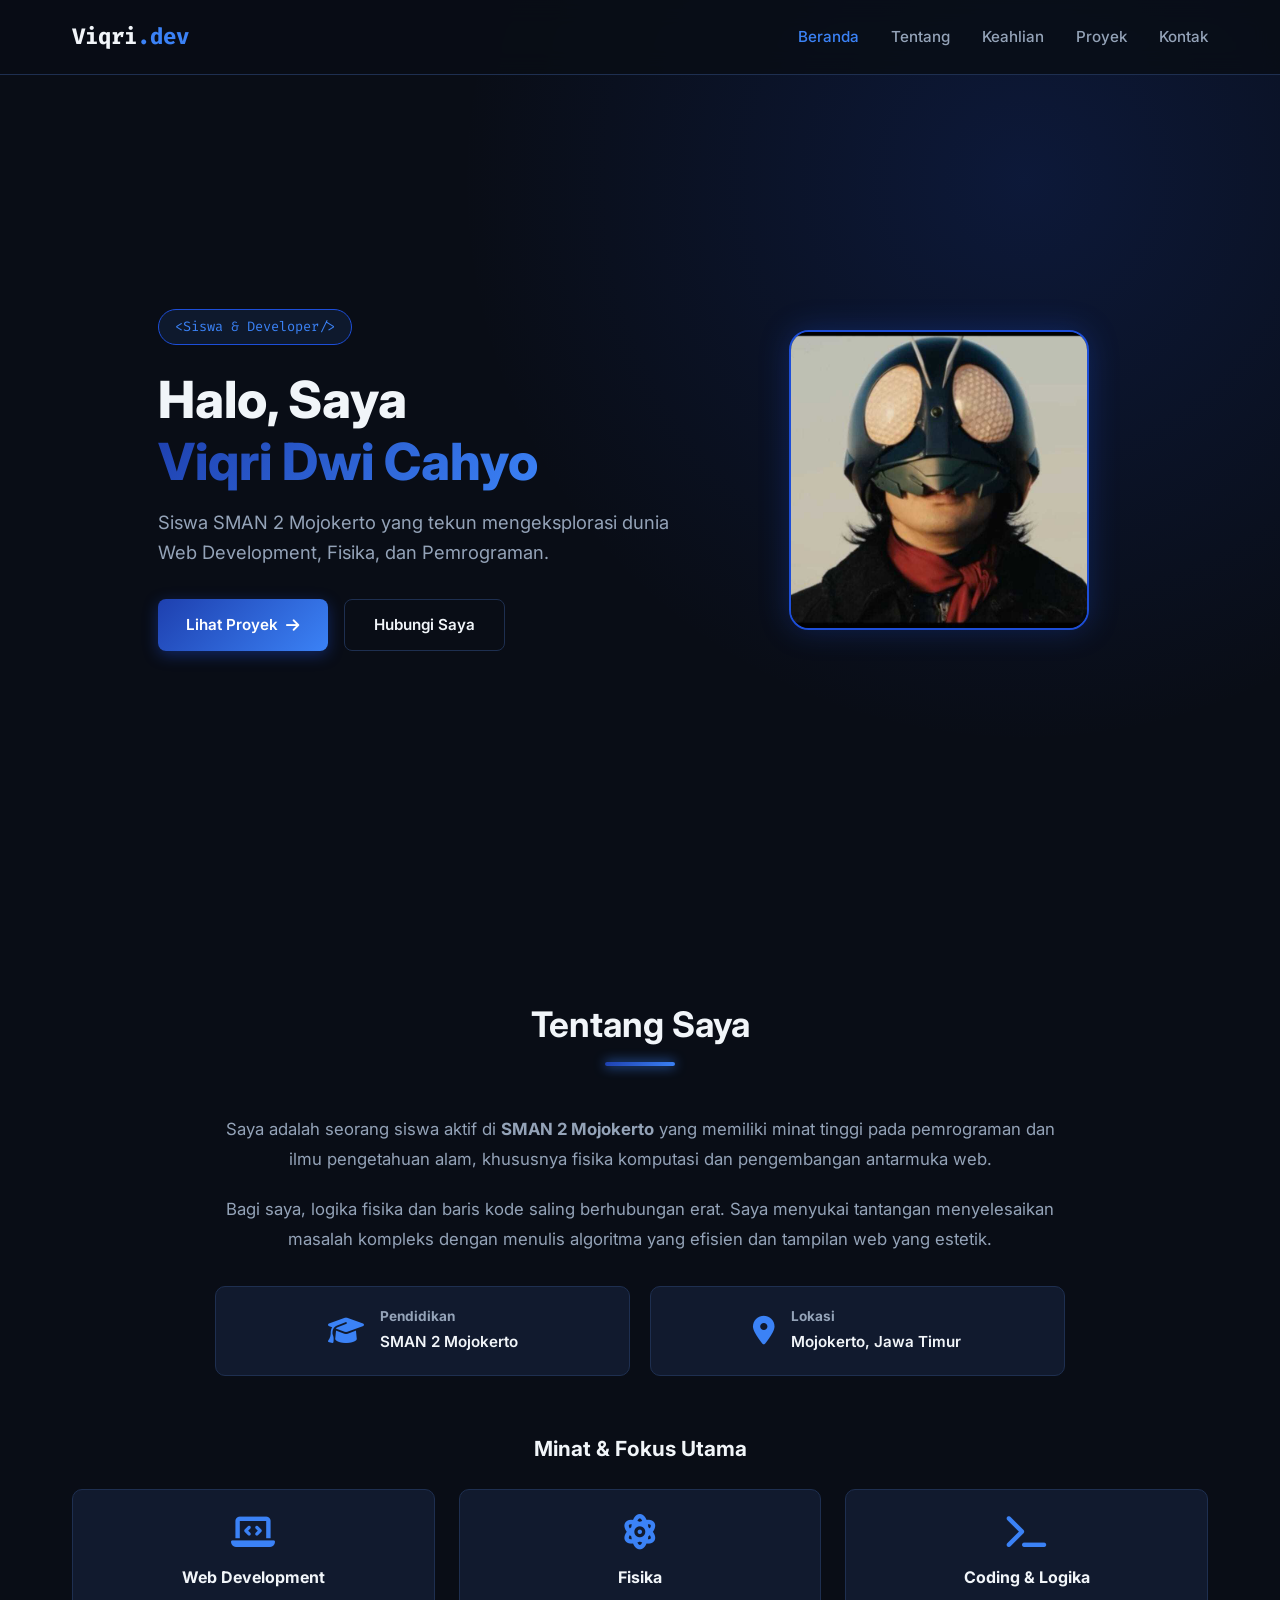
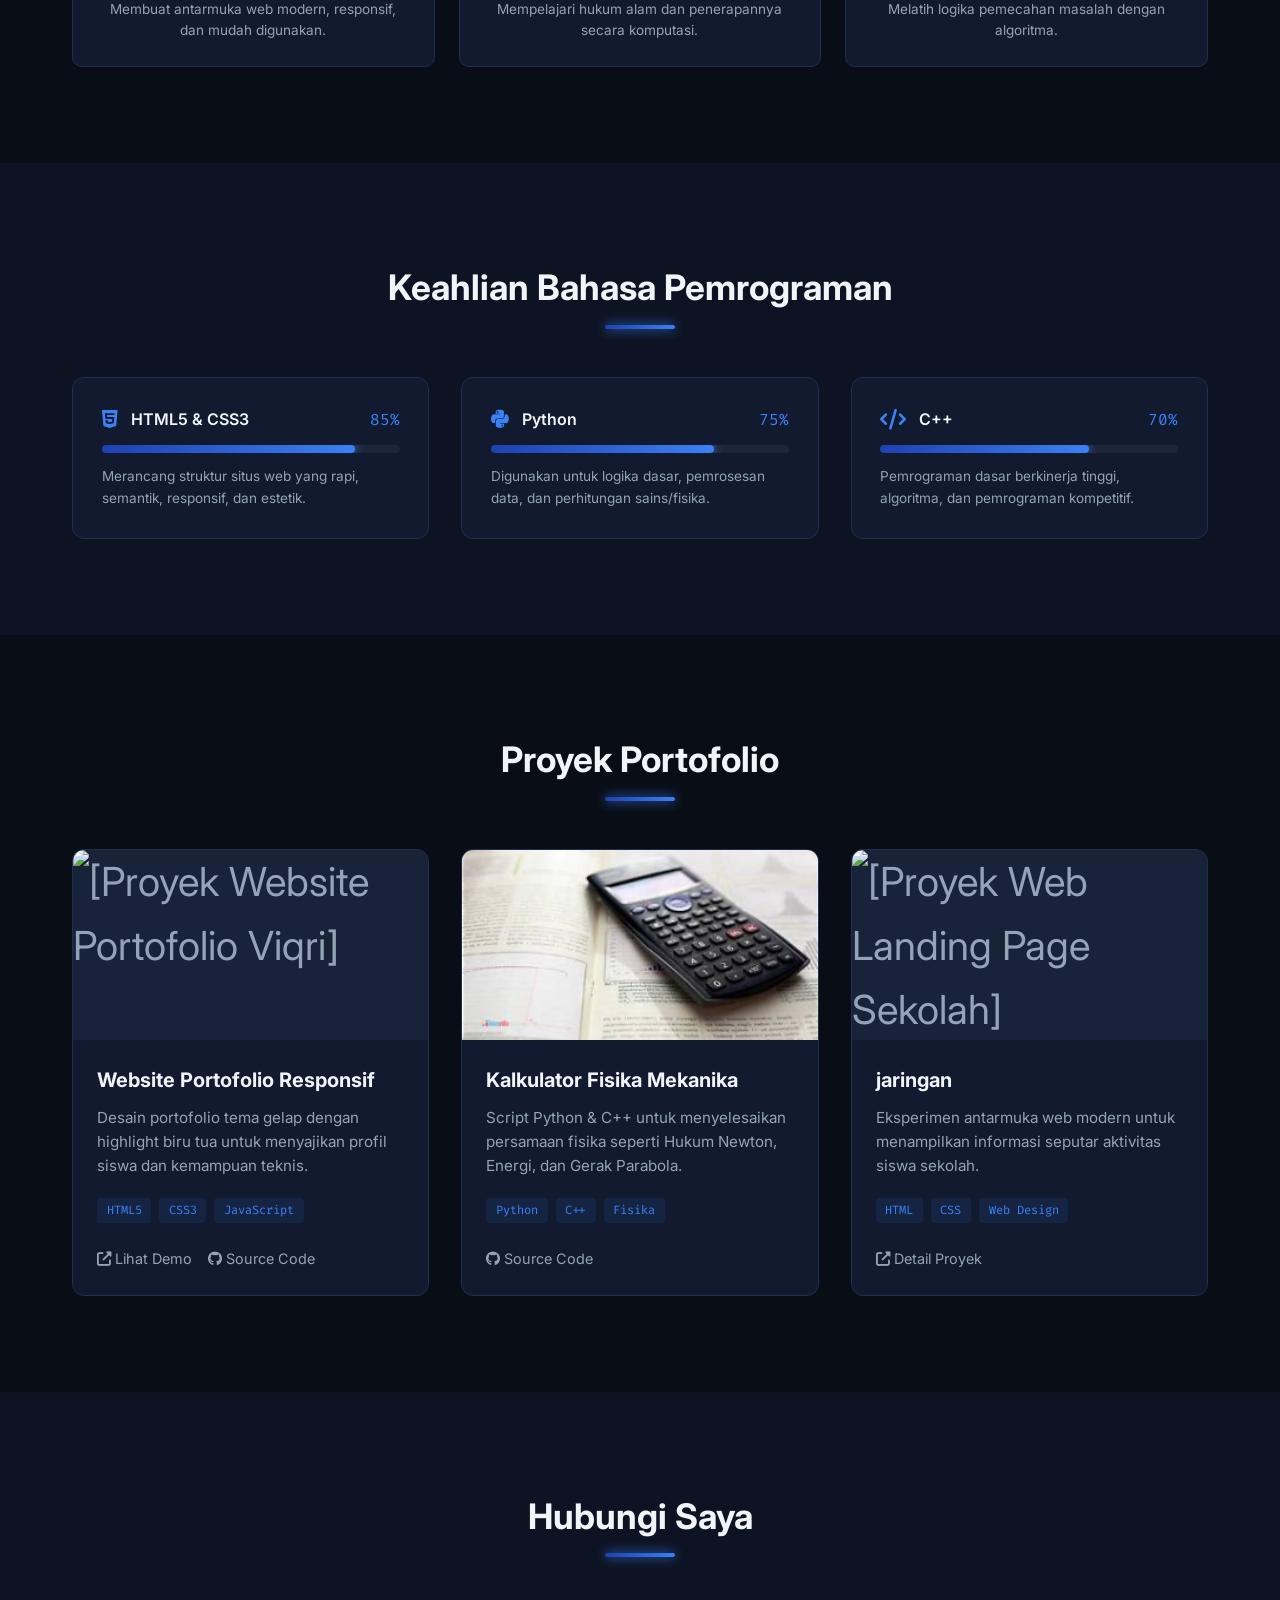
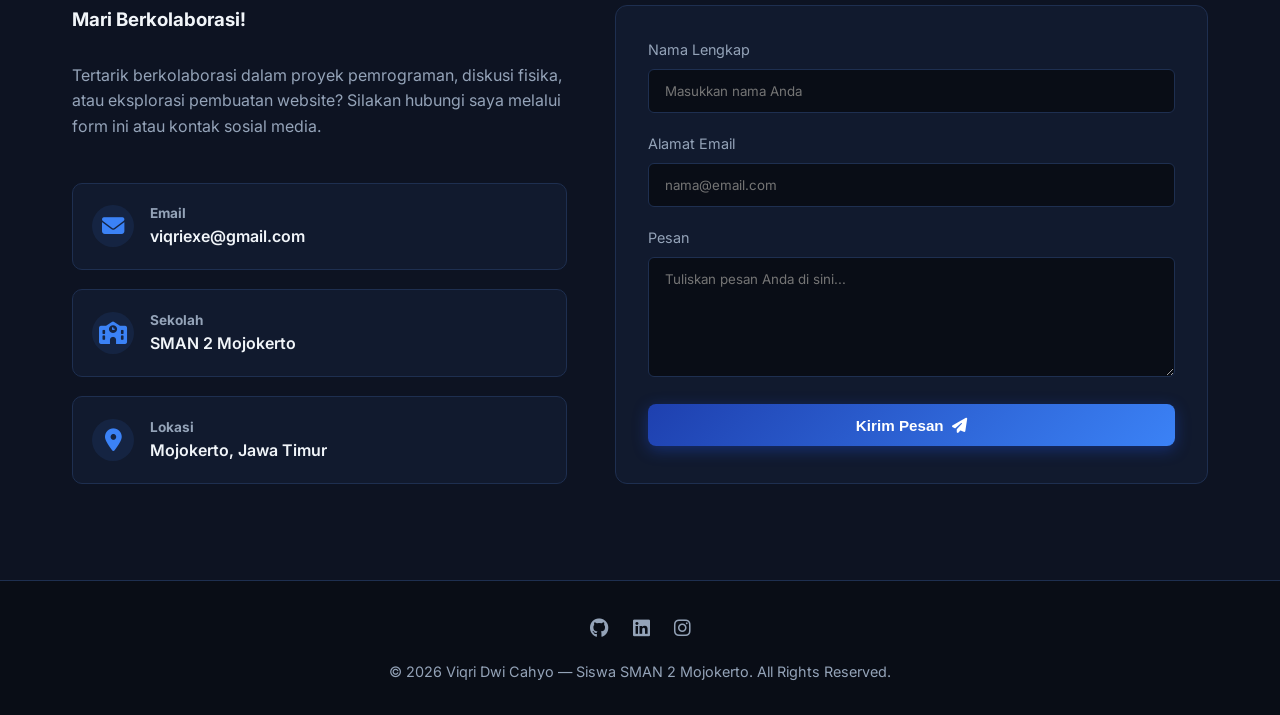
==== home.html @ 1a2712f1 "webporto+assets" ====
<!DOCTYPE html>
<html lang="id">
<head>
    <meta charset="UTF-8">
    <meta name="viewport" content="width=device-width, initial-scale=1.0">
    <title>Portofolio - Viqri Dwi Cahyo</title>
    <!-- Google Fonts: Inter & Fira Code -->
    <link rel="preconnect" href="https://fonts.googleapis.com">
    <link rel="preconnect" href="https://fonts.gstatic.com" crossorigin>
    <link href="https://fonts.googleapis.com/css2?family=Fira+Code:wght@400;600&family=Inter:wght@300;400;600;700;800&display=swap" rel="stylesheet">
    <!-- FontAwesome Icons -->
    <link rel="stylesheet" href="https://cdnjs.cloudflare.com/ajax/libs/font-awesome/6.4.0/css/all.min.css">

   <link rel="stylesheet" href="assets/css/style.css">
</head>
<body>

    <!-- ==========================================
         1. MENU NAVIGASI (NAVBAR)
         ========================================== -->
    <nav class="navbar">
        <div class="container nav-container">
            <a href="#" class="logo">Viqri<span>.dev</span></a>
            <div class="hamburger" id="hamburger">
                <i class="fas fa-bars"></i>
            </div>
            <ul class="nav-links" id="nav-links">
                <li><a href="#hero" class="active">Beranda</a></li>
                <li><a href="#about">Tentang</a></li>
                <li><a href="#skills">Keahlian</a></li>
                <li><a href="#projects">Proyek</a></li>
                <li><a href="#contact">Kontak</a></li>
            </ul>
        </div>
    </nav>

    <!-- ==========================================
         2. HERO SECTION
         ========================================== -->
    <section id="hero" class="hero">
        <div class="container hero-grid">
            <div class="hero-text">
                <span class="badge">&lt;Siswa &amp; Developer/&gt;</span>
                <h1 class="hero-title">Halo, Saya <br><span class="highlight">Viqri Dwi Cahyo</span></h1>
                <p class="hero-subtitle">
                    Siswa SMAN 2 Mojokerto yang tekun mengeksplorasi dunia Web Development, Fisika, dan Pemrograman.
                </p>
                <div class="cta-buttons">
                    <a href="#projects" class="btn btn-primary">
                        Lihat Proyek <i class="fas fa-arrow-right"></i>
                    </a>
                    <a href="#contact" class="btn btn-outline">
                        Hubungi Saya
                    </a>
                </div>
            </div>

            <!-- FOTO PROFIL DUMMY HERO -->
            <div class="hero-image-wrapper">
                <div class="profile-img-box">
                    <img src="assets/img/fotoprofil.jpg" alt="[Foto Profil Dummy Viqri Dwi Cahyo]">
                </div>
            </div>
        </div>
    </section>

    <!-- ==========================================
         3. TENTANG SAYA (ABOUT ME)
         ========================================== -->
    <section id="about" class="about">
        <div class="container">
            <h2 class="section-title">Tentang Saya</h2>
            <div class="about-content">
                <div class="about-text">
                    <p>
                        Saya adalah seorang siswa aktif di <strong>SMAN 2 Mojokerto</strong> yang memiliki minat tinggi pada pemrograman dan ilmu pengetahuan alam, khususnya fisika komputasi dan pengembangan antarmuka web.
                    </p>
                    <p>
                        Bagi saya, logika fisika dan baris kode saling berhubungan erat. Saya menyukai tantangan menyelesaikan masalah kompleks dengan menulis algoritma yang efisien dan tampilan web yang estetik.
                    </p>
                    
                    <div class="info-cards">
                        <div class="info-card">
                            <i class="fas fa-graduation-cap"></i>
                            <div>
                                <h4>Pendidikan</h4>
                                <p>SMAN 2 Mojokerto</p>
                            </div>
                        </div>
                        <div class="info-card">
                            <i class="fas fa-location-dot"></i>
                            <div>
                                <h4>Lokasi</h4>
                                <p>Mojokerto, Jawa Timur</p>
                            </div>
                        </div>
                    </div>
                </div>
            </div>

            <!-- Kartu Minat Utama -->
            <div class="interests-container">
                <h3 class="interests-title" style="text-align: center;">Minat &amp; Fokus Utama</h3>
                <div class="interests-grid">
                    <div class="interest-item">
                        <i class="fas fa-laptop-code"></i>
                        <h4>Web Development</h4>
                        <p style="font-size: 0.85rem; color: var(--text-secondary); margin-top: 0.5rem;">Membuat antarmuka web modern, responsif, dan mudah digunakan.</p>
                    </div>
                    <div class="interest-item">
                        <i class="fas fa-atom"></i>
                        <h4>Fisika</h4>
                        <p style="font-size: 0.85rem; color: var(--text-secondary); margin-top: 0.5rem;">Mempelajari hukum alam dan penerapannya secara komputasi.</p>
                    </div>
                    <div class="interest-item">
                        <i class="fas fa-terminal"></i>
                        <h4>Coding &amp; Logika</h4>
                        <p style="font-size: 0.85rem; color: var(--text-secondary); margin-top: 0.5rem;">Melatih logika pemecahan masalah dengan algoritma.</p>
                    </div>
                </div>
            </div>
        </div>
    </section>

    <!-- ==========================================
         4. KEAHLIAN (SKILLS)
         ========================================== -->
    <section id="skills" class="skills">
        <div class="container">
            <h2 class="section-title">Keahlian Bahasa Pemrograman</h2>
            <div class="skills-grid">
                
                <!-- Skill 1: HTML -->
                <div class="skill-box">
                    <div class="skill-header">
                        <div class="skill-name">
                            <i class="fab fa-html5"></i> HTML5 &amp; CSS3
                        </div>
                        <span style="color: var(--accent-blue-glow); font-family: 'Fira Code';">85%</span>
                    </div>
                    <div class="skill-bar">
                        <div class="skill-progress" style="width: 85%;"></div>
                    </div>
                    <p style="font-size: 0.85rem; color: var(--text-secondary); margin-top: 0.8rem;">
                        Merancang struktur situs web yang rapi, semantik, responsif, dan estetik.
                    </p>
                </div>

                <!-- Skill 2: Python -->
                <div class="skill-box">
                    <div class="skill-header">
                        <div class="skill-name">
                            <i class="fab fa-python"></i> Python
                        </div>
                        <span style="color: var(--accent-blue-glow); font-family: 'Fira Code';">75%</span>
                    </div>
                    <div class="skill-bar">
                        <div class="skill-progress" style="width: 75%;"></div>
                    </div>
                    <p style="font-size: 0.85rem; color: var(--text-secondary); margin-top: 0.8rem;">
                        Digunakan untuk logika dasar, pemrosesan data, dan perhitungan sains/fisika.
                    </p>
                </div>

                <!-- Skill 3: C++ -->
                <div class="skill-box">
                    <div class="skill-header">
                        <div class="skill-name">
                            <i class="fas fa-code"></i> C++
                        </div>
                        <span style="color: var(--accent-blue-glow); font-family: 'Fira Code';">70%</span>
                    </div>
                    <div class="skill-bar">
                        <div class="skill-progress" style="width: 70%;"></div>
                    </div>
                    <p style="font-size: 0.85rem; color: var(--text-secondary); margin-top: 0.8rem;">
                        Pemrograman dasar berkinerja tinggi, algoritma, dan pemrograman kompetitif.
                    </p>
                </div>

            </div>
        </div>
    </section>

    <!-- ==========================================
         5. PROYEK (PROJECTS)
         ========================================== -->
    <section id="projects" class="projects">
        <div class="container">
            <h2 class="section-title">Proyek Portofolio</h2>
            <div class="projects-grid">
                
                <!-- Proyek 1 -->
                <div class="project-card">
                    <div class="project-img">
                        <img src="projek1.png" alt="[Proyek Website Portofolio Viqri]">
                    </div>
                    <div class="project-body">
                        <h3 class="project-title">Website Portofolio Responsif</h3>
                        <p class="project-desc">
                            Desain portofolio tema gelap dengan highlight biru tua untuk menyajikan profil siswa dan kemampuan teknis.
                        </p>
                        <div class="project-tags">
                            <span class="tag">HTML5</span>
                            <span class="tag">CSS3</span>
                            <span class="tag">JavaScript</span>
                        </div>
                        <div class="project-links">
                            <a href="#"><i class="fas fa-external-link-alt"></i> Lihat Demo</a>
                            <a href="#"><i class="fab fa-github"></i> Source Code</a>
                        </div>
                    </div>
                </div>

                <!-- Proyek 2 -->
                <div class="project-card">
                    <div class="project-img">
                        <img src="assets/img/projek2.png" alt="[Proyek Simulasi Kalkulator Fisika]">
                    </div>
                    <div class="project-body">
                        <h3 class="project-title">Kalkulator Fisika Mekanika</h3>
                        <p class="project-desc">
                            Script Python &amp; C++ untuk menyelesaikan persamaan fisika seperti Hukum Newton, Energi, dan Gerak Parabola.
                        </p>
                        <div class="project-tags">
                            <span class="tag">Python</span>
                            <span class="tag">C++</span>
                            <span class="tag">Fisika</span>
                        </div>
                        <div class="project-links">
                            <a href="#"><i class="fab fa-github"></i> Source Code</a>
                        </div>
                    </div>
                </div>

                <!-- Proyek 3 -->
                <div class="project-card">
                    <div class="project-img">
                        <img src="projek3.png" alt="[Proyek Web Landing Page Sekolah]">
                    </div>
                    <div class="project-body">
                        <h3 class="project-title">jaringan</h3>
                        <p class="project-desc">
                            Eksperimen antarmuka web modern untuk menampilkan informasi seputar aktivitas siswa sekolah.
                        </p>
                        <div class="project-tags">
                            <span class="tag">HTML</span>
                            <span class="tag">CSS</span>
                            <span class="tag">Web Design</span>
                        </div>
                        <div class="project-links">
                            <a href="#"><i class="fas fa-external-link-alt"></i> Detail Proyek</a>
                        </div>
                    </div>
                </div>

            </div>
        </div>
    </section>

    <!-- ==========================================
         6. KONTAK (CONTACT)
         ========================================== -->
    <section id="contact" class="contact">
        <div class="container">
            <h2 class="section-title">Hubungi Saya</h2>
            <div class="contact-wrapper">
                
                <!-- Informasi Kontak -->
                <div class="contact-info">
                    <h3 style="margin-bottom: 0.5rem;">Mari Berkolaborasi!</h3>
                    <p style="color: var(--text-secondary); margin-bottom: 1.5rem;">
                        Tertarik berkolaborasi dalam proyek pemrograman, diskusi fisika, atau eksplorasi pembuatan website? Silakan hubungi saya melalui form ini atau kontak sosial media.
                    </p>
                    
                    <div class="contact-detail">
                        <i class="fas fa-envelope"></i>
                        <div>
                            <h4>Email</h4>
                            <p>viqriexe@gmail.com</p>
                        </div>
                    </div>

                    <div class="contact-detail">
                        <i class="fas fa-school"></i>
                        <div>
                            <h4>Sekolah</h4>
                            <p>SMAN 2 Mojokerto</p>
                        </div>
                    </div>

                    <div class="contact-detail">
                        <i class="fas fa-location-dot"></i>
                        <div>
                            <h4>Lokasi</h4>
                            <p>Mojokerto, Jawa Timur</p>
                        </div>
                    </div>
                </div>

                <!-- Formulir Pesan -->
                <form class="contact-form" onsubmit="event.preventDefault(); alert('Pesan Anda berhasil dikirim!');">
                    <div class="form-group">
                        <label for="name">Nama Lengkap</label>
                        <input type="text" id="name" class="form-control" placeholder="Masukkan nama Anda" required>
                    </div>

                    <div class="form-group">
                        <label for="email">Alamat Email</label>
                        <input type="email" id="email" class="form-control" placeholder="nama@email.com" required>
                    </div>

                    <div class="form-group">
                        <label for="message">Pesan</label>
                        <textarea id="message" class="form-control" placeholder="Tuliskan pesan Anda di sini..." required></textarea>
                    </div>

                    <button type="submit" class="btn btn-primary" style="width: 100%; justify-content: center;">
                        Kirim Pesan <i class="fas fa-paper-plane"></i>
                    </button>
                </form>

            </div>
        </div>
    </section>

    <!-- ==========================================
         7. FOOTER
         ========================================== -->
    <footer>
        <div class="container">
            <div class="social-links">
                <a href="#" title="GitHub"><i class="fab fa-github"></i></a>
                <a href="#" title="LinkedIn"><i class="fab fa-linkedin"></i></a>
                <a href="https://www.instagram.com/viqri_bro?igsh=MWtpMW82NXkzYTNqYg==" title="Instagram"><i class="fab fa-instagram"></i></a>
            </div>
            <p>&copy; 2026 Viqri Dwi Cahyo — Siswa SMAN 2 Mojokerto. All Rights Reserved.</p>
        </div>
    </footer>

    <!-- JavaScript Sederhana Navigasi Mobile -->
    <script>
        const hamburger = document.getElementById('hamburger');
        const navLinks = document.getElementById('nav-links');

        hamburger.addEventListener('click', () => {
            navLinks.classList.toggle('active');
        });
    </script>
</body>
</html>
---- assets/css/style.css ----
/* ==========================================================================
           1. VARIABEL WAKTU & TEMA GELAP (DARK MODE WITH DEEP BLUE HIGHLIGHT)
           ========================================================================== */
        :root {
            --bg-main: #090d16;          /* Background utama sangat gelap */
            --bg-card: #111a2e;          /* Background kartu / kontainer */
            --bg-card-hover: #182542;    /* Background kartu saat hover */
            --border-color: #1e2f50;     /* Warna border tipis */
            
            --text-primary: #f1f5f9;     /* Teks utama (putih terang) */
            --text-secondary: #94a3b8;   /* Teks sekunder (abu-abu terang) */
            
            --accent-dark-blue: #1d4ed8; /* Biru tua utama */
            --accent-blue-glow: #3b82f6; /* Highlight biru terang glowing */
            --accent-gradient: linear-gradient(135deg, #1e40af 0%, #3b82f6 100%);
        }

        /* Reset & Dasar Style */
        * {
            margin: 0;
            padding: 0;
            box-sizing: border-box;
        }

        html {
            scroll-behavior: smooth;
        }

        body {
            font-family: 'Inter', sans-serif;
            background-color: var(--bg-main);
            color: var(--text-primary);
            line-height: 1.6;
            overflow-x: hidden;
        }

        a {
            text-decoration: none;
            color: inherit;
            transition: all 0.3s ease;
        }

        ul {
            list-style: none;
        }

        .container {
            max-width: 1200px;
            margin: 0 auto;
            padding: 0 2rem;
        }

        .section-title {
            font-size: 2.2rem;
            font-weight: 700;
            text-align: center;
            margin-bottom: 3rem;
            position: relative;
            color: var(--text-primary);
        }

        .section-title::after {
            content: '';
            display: block;
            width: 70px;
            height: 4px;
            background: var(--accent-gradient);
            margin: 0.6rem auto 0;
            border-radius: 2px;
            box-shadow: 0 0 12px var(--accent-blue-glow);
        }

        /* ==========================================================================
           2. MENU NAVIGASI (NAVBAR)
           ========================================================================== */
        .navbar {
            position: fixed;
            top: 0;
            left: 0;
            width: 100%;
            background-color: rgba(9, 13, 22, 0.85);
            backdrop-filter: blur(12px);
            border-bottom: 1px solid var(--border-color);
            z-index: 1000;
            padding: 1.2rem 0;
            transition: all 0.3s ease;
        }

        .nav-container {
            display: flex;
            justify-content: space-between;
            align-items: center;
        }

        .logo {
            font-size: 1.4rem;
            font-weight: 800;
            color: var(--text-primary);
            font-family: 'Fira Code', monospace;
        }

        .logo span {
            color: var(--accent-blue-glow);
        }

        .nav-links {
            display: flex;
            gap: 2rem;
        }

        .nav-links a {
            font-size: 0.95rem;
            font-weight: 500;
            color: var(--text-secondary);
        }

        .nav-links a:hover,
        .nav-links a.active {
            color: var(--accent-blue-glow);
        }

        .hamburger {
            display: none;
            cursor: pointer;
            font-size: 1.5rem;
            color: var(--text-primary);
        }

        /* ==========================================================================
           3. HERO SECTION (DENGAN FOTO PROFIL DUMMY)
           ========================================================================== */
        .hero {
            min-height: 100vh;
            display: flex;
            align-items: center;
            padding-top: 100px;
            padding-bottom: 40px;
            background: radial-gradient(circle at 80% 20%, rgba(29, 78, 216, 0.18) 0%, transparent 45%);
        }

        .hero-grid {
            display: grid;
            grid-template-columns: 1.2fr 0.8fr;
            gap: 3rem;
            align-items: center;
        }

        .badge {
            display: inline-block;
            padding: 0.4rem 1rem;
            background: rgba(59, 130, 246, 0.1);
            border: 1px solid var(--accent-dark-blue);
            color: var(--accent-blue-glow);
            border-radius: 20px;
            font-size: 0.85rem;
            font-family: 'Fira Code', monospace;
            margin-bottom: 1.5rem;
        }

        .hero-title {
            font-size: 3.2rem;
            font-weight: 800;
            line-height: 1.2;
            margin-bottom: 1rem;
        }

        .hero-title .highlight {
            background: var(--accent-gradient);
            -webkit-background-clip: text;
            -webkit-text-fill-color: transparent;
        }

        .hero-subtitle {
            font-size: 1.15rem;
            color: var(--text-secondary);
            margin-bottom: 2rem;
            max-width: 550px;
        }

        .cta-buttons {
            display: flex;
            gap: 1rem;
        }

        .btn {
            padding: 0.8rem 1.8rem;
            border-radius: 8px;
            font-weight: 600;
            font-size: 0.95rem;
            cursor: pointer;
            transition: all 0.3s ease;
            display: inline-flex;
            align-items: center;
            gap: 0.5rem;
        }

        .btn-primary {
            background: var(--accent-gradient);
            color: white;
            box-shadow: 0 4px 15px rgba(29, 78, 216, 0.4);
            border: none;
        }

        .btn-primary:hover {
            transform: translateY(-2px);
            box-shadow: 0 6px 20px rgba(59, 130, 246, 0.6);
        }

        .btn-outline {
            background: transparent;
            color: var(--text-primary);
            border: 1px solid var(--border-color);
        }

        .btn-outline:hover {
            border-color: var(--accent-blue-glow);
            color: var(--accent-blue-glow);
            background: rgba(59, 130, 246, 0.05);
        }

        /* Foto Profil Dummy Hero */
        .hero-image-wrapper {
            position: relative;
            display: flex;
            justify-content: center;
            align-items: center;
        }

        .profile-img-box {
            width: 300px;
            height: 300px;
            border-radius: 20px;
            overflow: hidden;
            border: 2px solid var(--accent-dark-blue);
            box-shadow: 0 0 30px rgba(29, 78, 216, 0.3);
            position: relative;
            background: var(--bg-card);
            transition: all 0.3s ease;
        }

        .profile-img-box:hover {
            border-color: var(--accent-blue-glow);
            box-shadow: 0 0 40px rgba(59, 130, 246, 0.5);
            transform: translateY(-5px);
        }

        .profile-img-box img {
            width: 100%;
            height: 100%;
            object-fit: cover;
        }

        /* ==========================================================================
           4. TENTANG SAYA & MINAT (ABOUT ME)
           ========================================================================== */
        .about {
            padding: 6rem 0;
            background-color: var(--bg-main);
        }

        .about-content {
            max-width: 850px;
            margin: 0 auto;
            text-align: center;
        }

        .about-text p {
            color: var(--text-secondary);
            margin-bottom: 1.2rem;
            font-size: 1.05rem;
            line-height: 1.8;
        }

        .info-cards {
            display: grid;
            grid-template-columns: repeat(auto-fit, minmax(220px, 1fr));
            gap: 1.2rem;
            margin-top: 2rem;
        }

        .info-card {
            background: var(--bg-card);
            border: 1px solid var(--border-color);
            padding: 1.2rem;
            border-radius: 10px;
            display: flex;
            align-items: center;
            justify-content: center;
            gap: 1rem;
            text-align: left;
        }

        .info-card i {
            font-size: 1.8rem;
            color: var(--accent-blue-glow);
        }

        .info-card h4 {
            font-size: 0.85rem;
            color: var(--text-secondary);
        }

        .info-card p {
            font-size: 0.95rem;
            font-weight: 600;
            color: var(--text-primary);
            margin: 0;
        }

        /* Kartu Minat Utama */
        .interests-container {
            margin-top: 3.5rem;
        }

        .interests-title {
            font-size: 1.3rem;
            margin-bottom: 1.5rem;
            color: var(--text-primary);
        }

        .interests-grid {
            display: grid;
            grid-template-columns: repeat(3, 1fr);
            gap: 1.5rem;
        }

        .interest-item {
            background: var(--bg-card);
            border: 1px solid var(--border-color);
            padding: 1.5rem;
            border-radius: 10px;
            text-align: center;
            transition: all 0.3s ease;
        }

        .interest-item:hover {
            transform: translateY(-5px);
            border-color: var(--accent-dark-blue);
            box-shadow: 0 10px 20px rgba(29, 78, 216, 0.2);
        }

        .interest-item i {
            font-size: 2.2rem;
            color: var(--accent-blue-glow);
            margin-bottom: 1rem;
        }

        /* ==========================================================================
           5. KEAHLIAN (SKILLS)
           ========================================================================== */
        .skills {
            padding: 6rem 0;
            background: #0d1322;
        }

        .skills-grid {
            display: grid;
            grid-template-columns: repeat(auto-fit, minmax(280px, 1fr));
            gap: 2rem;
        }

        .skill-box {
            background: var(--bg-card);
            border: 1px solid var(--border-color);
            padding: 1.8rem;
            border-radius: 12px;
            transition: all 0.3s ease;
        }

        .skill-box:hover {
            border-color: var(--accent-dark-blue);
        }

        .skill-header {
            display: flex;
            justify-content: space-between;
            align-items: center;
            margin-bottom: 0.8rem;
        }

        .skill-name {
            font-weight: 600;
            display: flex;
            align-items: center;
            gap: 0.8rem;
        }

        .skill-name i {
            color: var(--accent-blue-glow);
            font-size: 1.3rem;
        }

        .skill-bar {
            width: 100%;
            height: 8px;
            background: rgba(255, 255, 255, 0.05);
            border-radius: 4px;
            overflow: hidden;
        }

        .skill-progress {
            height: 100%;
            background: var(--accent-gradient);
            border-radius: 4px;
            box-shadow: 0 0 10px var(--accent-blue-glow);
        }

        /* ==========================================================================
           6. PROYEK (PROJECTS)
           ========================================================================== */
        .projects {
            padding: 6rem 0;
            background-color: var(--bg-main);
        }

        .projects-grid {
            display: grid;
            grid-template-columns: repeat(auto-fit, minmax(320px, 1fr));
            gap: 2rem;
        }

        .project-card {
            background: var(--bg-card);
            border: 1px solid var(--border-color);
            border-radius: 12px;
            overflow: hidden;
            transition: all 0.3s ease;
        }

        .project-card:hover {
            transform: translateY(-8px);
            border-color: var(--accent-dark-blue);
            box-shadow: 0 12px 30px rgba(0, 0, 0, 0.6);
        }

        .project-img {
            width: 100%;
            height: 190px;
            background: #182238;
            display: flex;
            align-items: center;
            justify-content: center;
            color: var(--text-secondary);
            font-size: 2.5rem;
            position: relative;
            overflow: hidden;
        }

        .project-img img {
            width: 100%;
            height: 100%;
            object-fit: cover;
        }

        .project-body {
            padding: 1.5rem;
        }

        .project-title {
            font-size: 1.25rem;
            font-weight: 700;
            margin-bottom: 0.6rem;
        }

        .project-desc {
            color: var(--text-secondary);
            font-size: 0.95rem;
            margin-bottom: 1.2rem;
        }

        .project-tags {
            display: flex;
            gap: 0.5rem;
            flex-wrap: wrap;
            margin-bottom: 1.5rem;
        }

        .tag {
            font-size: 0.75rem;
            padding: 0.2rem 0.6rem;
            background: rgba(59, 130, 246, 0.1);
            color: var(--accent-blue-glow);
            border-radius: 4px;
            font-family: 'Fira Code', monospace;
        }

        .project-links {
            display: flex;
            gap: 1rem;
        }

        .project-links a {
            font-size: 0.9rem;
            color: var(--text-secondary);
        }

        .project-links a:hover {
            color: var(--accent-blue-glow);
        }

        /* ==========================================================================
           7. KONTAK (CONTACT)
           ========================================================================== */
        .contact {
            padding: 6rem 0;
            background: #0d1322;
        }

        .contact-wrapper {
            display: grid;
            grid-template-columns: 1fr 1.2fr;
            gap: 3rem;
        }

        .contact-info {
            display: flex;
            flex-direction: column;
            gap: 1.2rem;
        }

        .contact-detail {
            display: flex;
            align-items: center;
            gap: 1rem;
            background: var(--bg-card);
            padding: 1.2rem;
            border-radius: 10px;
            border: 1px solid var(--border-color);
        }

        .contact-detail i {
            font-size: 1.4rem;
            color: var(--accent-blue-glow);
            width: 42px;
            height: 42px;
            background: rgba(59, 130, 246, 0.1);
            border-radius: 50%;
            display: flex;
            align-items: center;
            justify-content: center;
        }

        .contact-detail h4 {
            font-size: 0.85rem;
            color: var(--text-secondary);
        }

        .contact-detail p {
            font-weight: 600;
        }

        /* Form Kontak */
        .contact-form {
            background: var(--bg-card);
            border: 1px solid var(--border-color);
            padding: 2rem;
            border-radius: 12px;
        }

        .form-group {
            margin-bottom: 1.2rem;
        }

        .form-group label {
            display: block;
            margin-bottom: 0.5rem;
            font-size: 0.9rem;
            color: var(--text-secondary);
        }

        .form-control {
            width: 100%;
            padding: 0.8rem 1rem;
            background: var(--bg-main);
            border: 1px solid var(--border-color);
            border-radius: 6px;
            color: var(--text-primary);
            font-family: inherit;
            transition: all 0.3s ease;
        }

        .form-control:focus {
            outline: none;
            border-color: var(--accent-blue-glow);
            box-shadow: 0 0 8px rgba(59, 130, 246, 0.3);
        }

        textarea.form-control {
            resize: vertical;
            min-height: 120px;
        }

        /* ==========================================================================
           8. FOOTER
           ========================================================================== */
        footer {
            background: var(--bg-main);
            border-top: 1px solid var(--border-color);
            padding: 2rem 0;
            text-align: center;
            color: var(--text-secondary);
            font-size: 0.9rem;
        }

        .social-links {
            display: flex;
            justify-content: center;
            gap: 1.5rem;
            margin-bottom: 1rem;
        }

        .social-links a {
            color: var(--text-secondary);
            font-size: 1.2rem;
        }

        .social-links a:hover {
            color: var(--accent-blue-glow);
            transform: translateY(-3px);
        }

        /* ==========================================================================
           MEDIA QUERIES (DESAIN RESPONSIF LAYAR HP/TABLET)
           ========================================================================== */
        @media (max-width: 992px) {
            .hero-grid, .contact-wrapper {
                grid-template-columns: 1fr;
            }

            .hero-text {
                text-align: center;
            }

            .hero-subtitle {
                margin: 0 auto 2rem;
            }

            .cta-buttons {
                justify-content: center;
            }

            .interests-grid {
                grid-template-columns: 1fr;
            }

            .hero-title {
                font-size: 2.5rem;
            }
        }

        @media (max-width: 768px) {
            .hamburger {
                display: block;
            }

            .nav-links {
                position: absolute;
                top: 100%;
                left: 0;
                width: 100%;
                background: var(--bg-card);
                border-bottom: 1px solid var(--border-color);
                flex-direction: column;
                padding: 1.5rem 2rem;
                gap: 1.2rem;
                display: none;
            }

            .nav-links.active {
                display: flex;
            }
        }
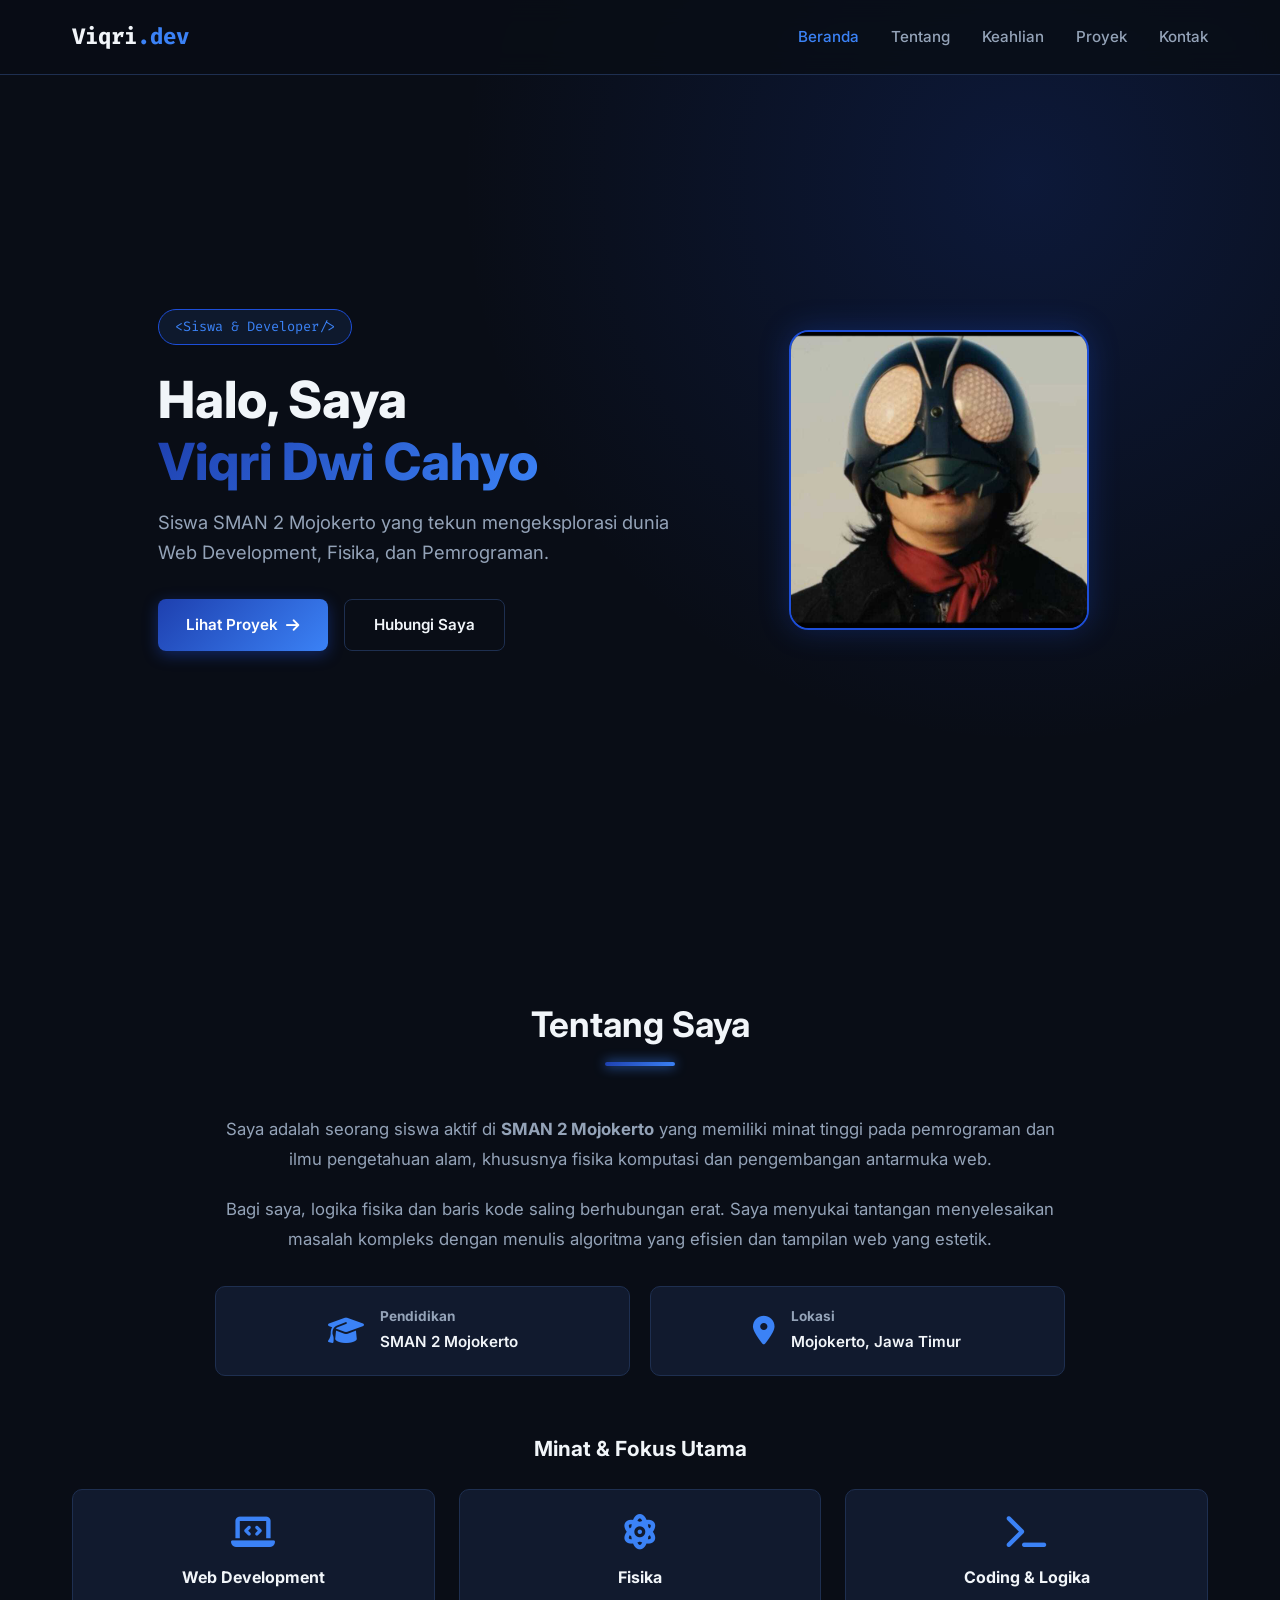
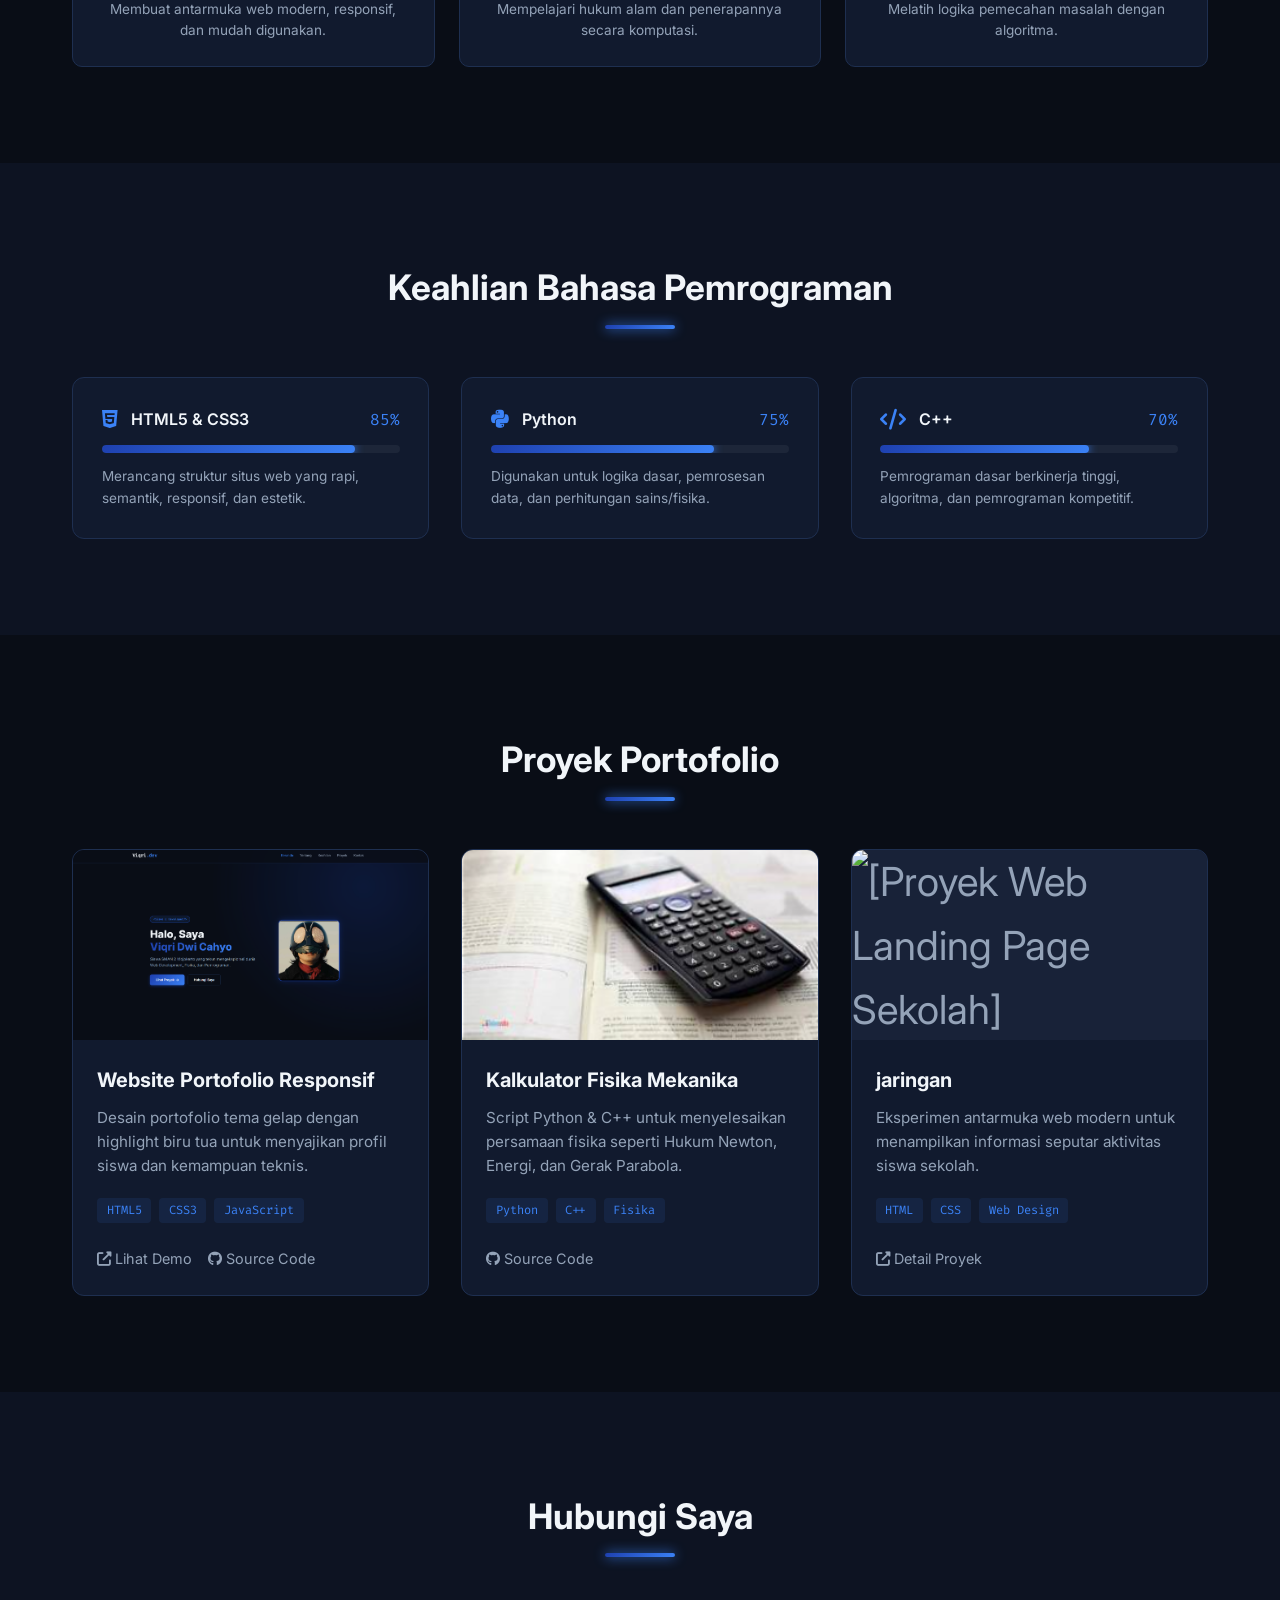
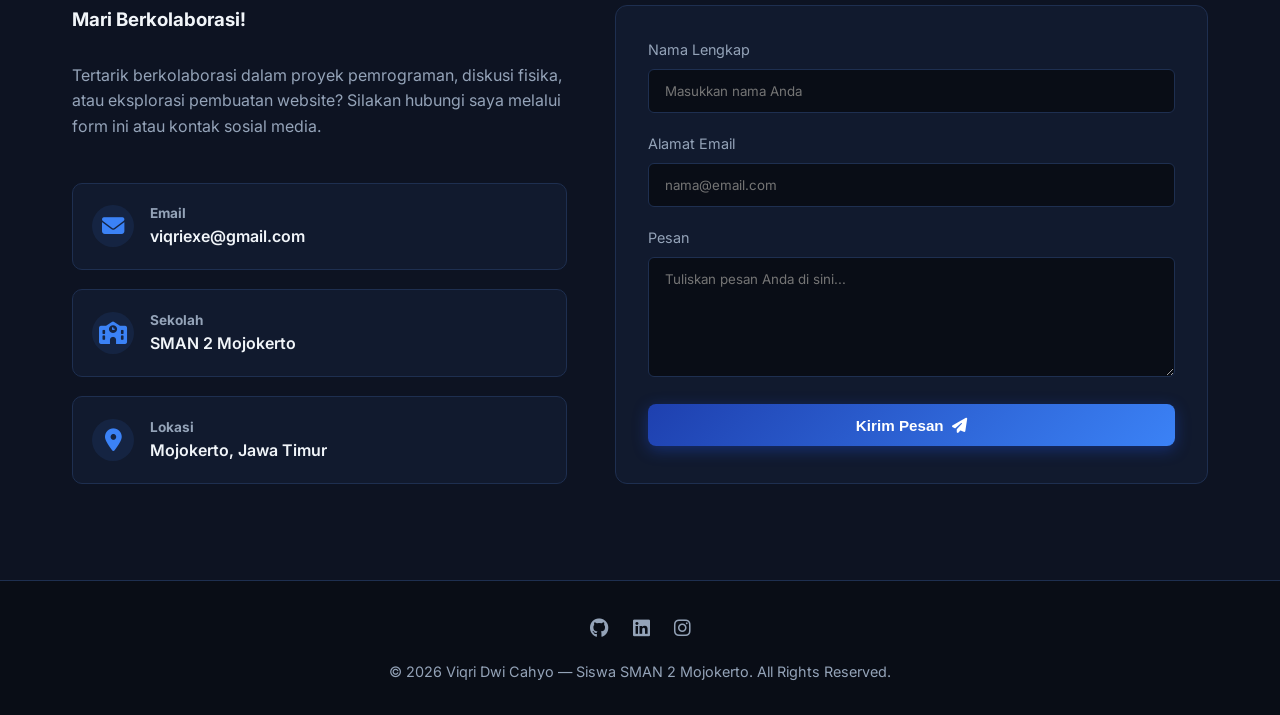
==== commit 0c26bb2c: "p" ====
--- a/home.html
+++ b/home.html
@@ -193,7 +193,7 @@
                 <!-- Proyek 1 -->
                 <div class="project-card">
                     <div class="project-img">
-                        <img src="projek1.png" alt="[Proyek Website Portofolio Viqri]">
+                        <img src="assets/img/projek1.png" alt="[Proyek Website Portofolio Viqri]">
                     </div>
                     <div class="project-body">
                         <h3 class="project-title">Website Portofolio Responsif</h3>
@@ -330,7 +330,7 @@
     <footer>
         <div class="container">
             <div class="social-links">
-                <a href="#" title="GitHub"><i class="fab fa-github"></i></a>
+                <a href="https://github.com/viqrigaming1927-sketch" title="GitHub"><i class="fab fa-github"></i></a>
                 <a href="#" title="LinkedIn"><i class="fab fa-linkedin"></i></a>
                 <a href="https://www.instagram.com/viqri_bro?igsh=MWtpMW82NXkzYTNqYg==" title="Instagram"><i class="fab fa-instagram"></i></a>
             </div>
@@ -339,13 +339,7 @@
     </footer>
 
     <!-- JavaScript Sederhana Navigasi Mobile -->
-    <script>
-        const hamburger = document.getElementById('hamburger');
-        const navLinks = document.getElementById('nav-links');
-
-        hamburger.addEventListener('click', () => {
-            navLinks.classList.toggle('active');
-        });
+    <script src="assets/js/i.js">
     </script>
 </body>
 </html>
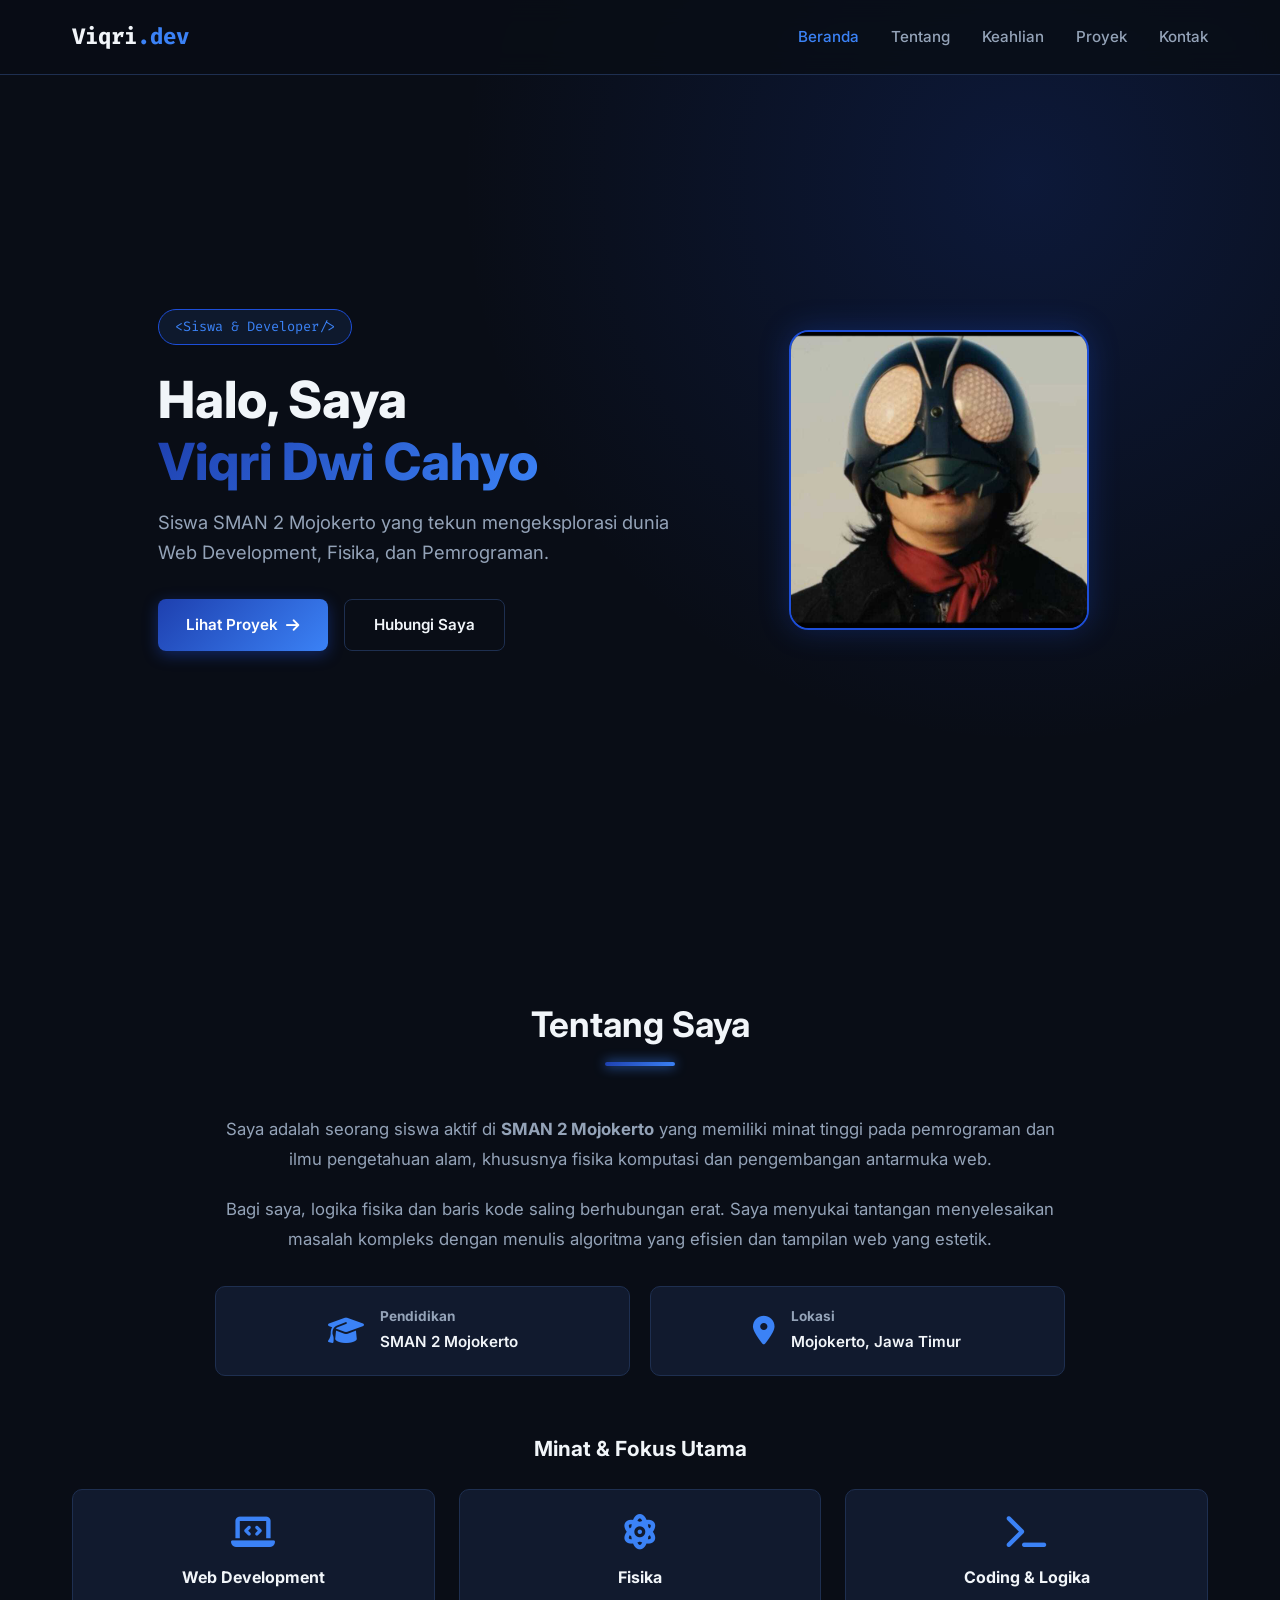
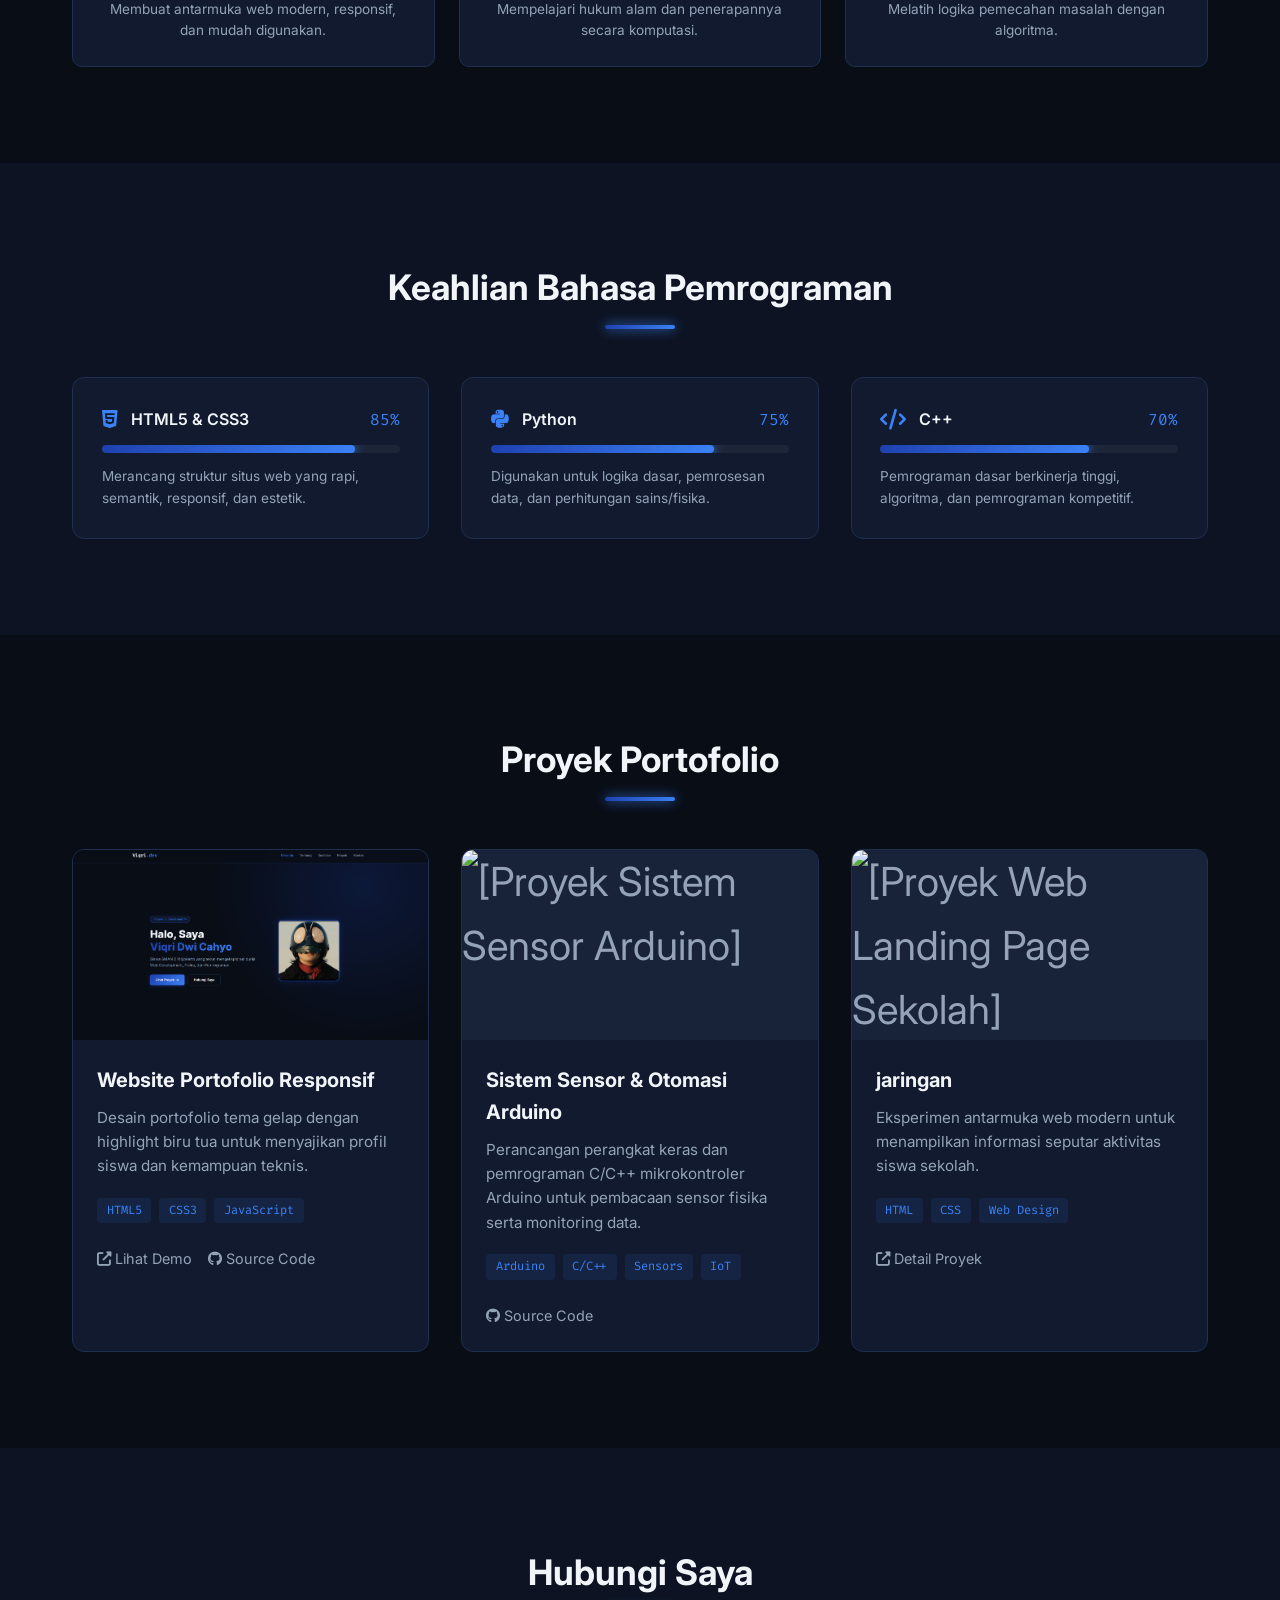
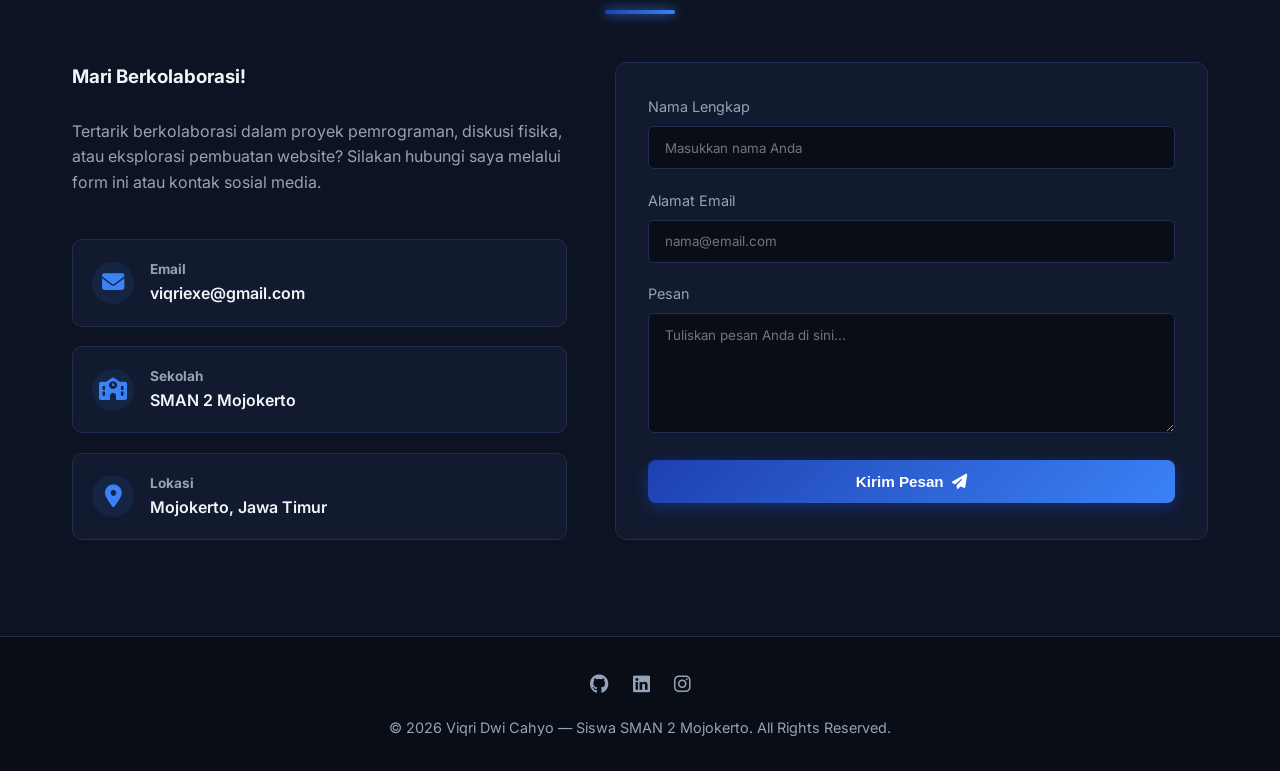
==== commit f219cfe9: "p" ====
--- a/home.html
+++ b/home.html
@@ -213,19 +213,20 @@
                 </div>
 
                 <!-- Proyek 2 -->
-                <div class="project-card">
+                 <div class="project-card">
                     <div class="project-img">
-                        <img src="assets/img/projek2.png" alt="[Proyek Simulasi Kalkulator Fisika]">
+                        <img src="#" alt="[Proyek Sistem Sensor Arduino]">
                     </div>
                     <div class="project-body">
-                        <h3 class="project-title">Kalkulator Fisika Mekanika</h3>
+                        <h3 class="project-title">Sistem Sensor &amp; Otomasi Arduino</h3>
                         <p class="project-desc">
-                            Script Python &amp; C++ untuk menyelesaikan persamaan fisika seperti Hukum Newton, Energi, dan Gerak Parabola.
+                            Perancangan perangkat keras dan pemrograman C/C++ mikrokontroler Arduino untuk pembacaan sensor fisika serta monitoring data.
                         </p>
                         <div class="project-tags">
-                            <span class="tag">Python</span>
-                            <span class="tag">C++</span>
-                            <span class="tag">Fisika</span>
+                            <span class="tag">Arduino</span>
+                            <span class="tag">C/C++</span>
+                            <span class="tag">Sensors</span>
+                            <span class="tag">IoT</span>
                         </div>
                         <div class="project-links">
                             <a href="#"><i class="fab fa-github"></i> Source Code</a>
